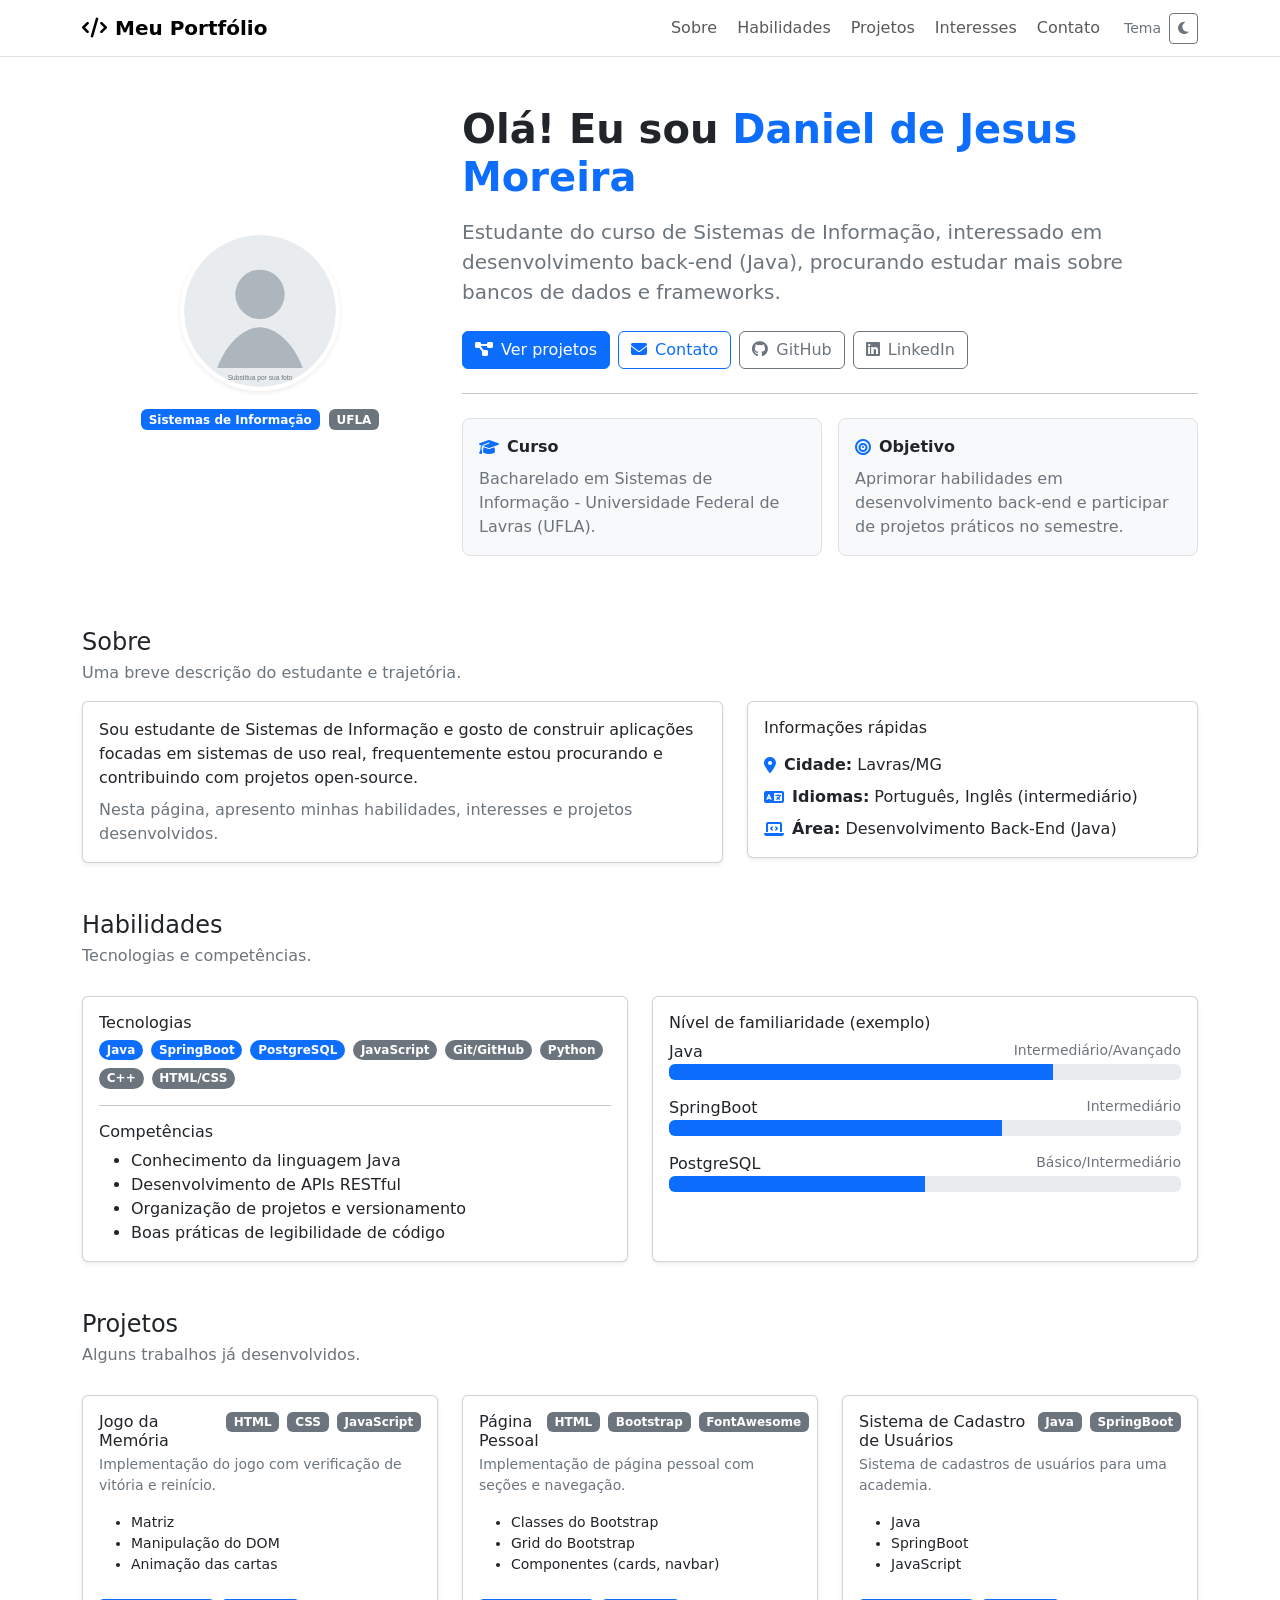
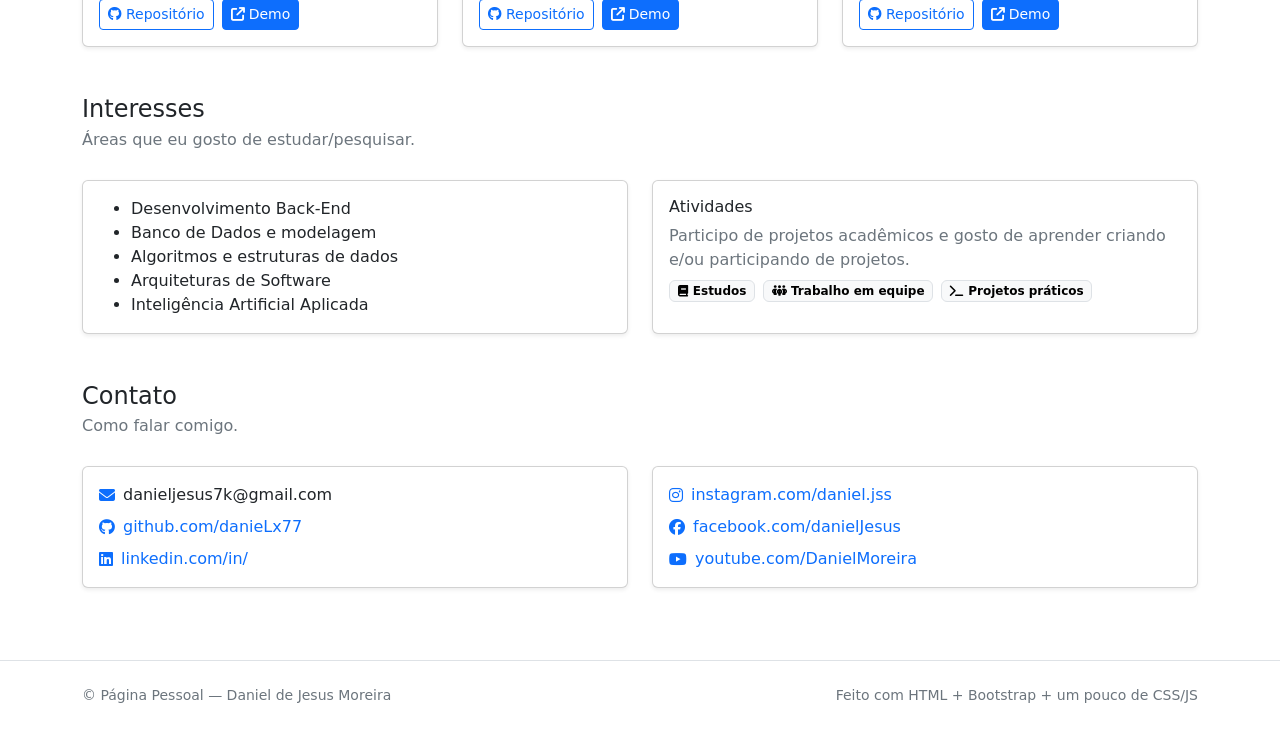
==== index.html @ a2bc538f "feat: adiciona pagina pessoal com bootstrap" ====
<!DOCTYPE html>
<html lang="pt-BR" data-bs-theme="light">
    <head>
        <meta charset="utf-8">
        <meta name="viewport" content="width=device-width, initial-scale=1.0">
        <title>Página Pessoal</title>

        <!-- Bootstrap 5 (CSS) -->
        <link href="https://cdn.jsdelivr.net/npm/bootstrap@5.3.3/dist/css/bootstrap.min.css" rel="stylesheet">

        <!-- Font Awesome (ícones) -->
        <link rel="stylesheet" href="https://cdnjs.cloudflare.com/ajax/libs/font-awesome/6.5.0/css/all.min.css">

        <!-- CSS do projeto (externo) -->
        <link rel="stylesheet" href="assets/css/styles.css">
    </head>
    <body class="bg-body">

        <!-- Navbar -->
<nav class="navbar navbar-expand-lg border-bottom bg-body sticky-top">
    <div class="container">
        <a class="navbar-brand fw-semibold" href="#top">
            <i class="fa-solid fa-code me-2"></i>Meu Portfólio
        </a>
        <button class="navbar-toggler" type="button" data-bs-toggle="collapse" data-bs-target="#navContent">
            <span class="navbar-toggler-icon"></span>
        </button>
        <div class="collapse navbar-collapse" id="navContent">
            <ul class="navbar-nav ms-auto gap-lg-1">
                <li class="nav-item"><a class="nav-link" href="#sobre">Sobre</a></li>
                <li class="nav-item"><a class="nav-link" href="#habilidades">Habilidades</a></li>
                <li class="nav-item"><a class="nav-link" href="#projetos">Projetos</a></li>
                <li class="nav-item"><a class="nav-link" href="#interesses">Interesses</a></li>
                <li class="nav-item"><a class="nav-link" href="#contato">Contato</a></li>
            </ul>
            <div class="ms-lg-3 d-flex align-items-center gap-2 py-2 py-lg-0">
                <span class="small text-secondary d-none d-lg-inline">Tema</span>
                <button id="themeToggle" class="btn btn-outline-secondary btn-sm" type="button">
                    <i class="fa-solid fa-moon"></i>
                </button>
            </div>
        </div>
    </div>
</nav>

<!-- Header / Informações Básicas -->
<header id="top" class="py-5">
    <div class="container">
        <div class="row align-items-center g-4">
            <div class="col-12 col-lg-4 text-center">
                <img class="profile-img shadow-sm" src="assets/img/foto.svg" alt="Foto de perfil">
                <div class="mt-3">
                    <span class="badge text-bg-primary me-1">Sistemas de Informação</span>
                    <span class="badge text-bg-secondary">UFLA</span>
                </div>
            </div>
            <div class="col-12 col-lg-8">
                <h1 class="display-6 fw-semibold mb-3">
                    Olá! Eu sou <span class="text-primary">Daniel de Jesus Moreira</span>
                </h1>
                <p class="lead text-secondary mb-4">
                    Estudante do curso de Sistemas de Informação, interessado em desenvolvimento back-end (Java), procurando estudar mais sobre bancos de dados e frameworks.
                </p>
                <div class="d-flex flex-wrap gap-2">
                    <a class="btn btn-primary" href="#projetos">
                        <i class="fa-solid fa-diagram-project me-2"></i>Ver projetos
                    </a>
                    <a class="btn btn-outline-primary" href="#contato">
                        <i class="fa-solid fa-envelope me-2"></i>Contato
                    </a>
                    <a class="btn btn-outline-secondary" href="https://github.com/danieLx77" target="_blank">
                        <i class="fa-brands fa-github me-2"></i>GitHub
                    </a>
                    <a class="btn btn-outline-secondary" href="https://www.linkedin.com/" target="_blank">
                        <i class="fa-brands fa-linkedin me-2"></i>LinkedIn
                    </a>
                </div>
                <hr class="my-4">
                <div class="row g-3">
                    <div class="col-12 col-md-6">
                        <div class="p-3 rounded-3 border bg-body-tertiary">
                            <div class="d-flex align-items-center gap-2 mb-2">
                                <i class="fa-solid fa-graduation-cap text-primary"></i>
                                <strong>Curso</strong>
                            </div>
                            <p class="mb-0 text-secondary">
                                Bacharelado em Sistemas de Informação - Universidade Federal de Lavras (UFLA).
                            </p>
                        </div>
                    </div>
                    <div class="col-12 col-md-6">
                        <div class="p-3 rounded-3 border bg-body-tertiary">
                            <div class="d-flex align-items-center gap-2 mb-2">
                                <i class="fa-solid fa-bullseye text-primary"></i>
                                <strong>Objetivo</strong>
                            </div>
                            <p class="mb-0 text-secondary">
                                Aprimorar habilidades em desenvolvimento back-end e participar de projetos práticos no semestre.
                            </p>
                        </div>
                    </div>
                </div>
            </div>
        </div>
    </div>
</header>
<main class="pb-5">
    <!-- Sobre -->
    <section id="sobre" class="py-4">
        <div class="container">
            <div class="mb-3">
                <h2 class="h4 mb-1">Sobre</h2>
                <p class="text-secondary mb-0">Uma breve descrição do estudante e trajetória.</p>
            </div>
            <div class="row g-4">
                <div class="col-12 col-lg-7">
                    <div class="card shadow-sm">
                        <div class="card-body">
                            <p class="mb-2">
                                Sou estudante de Sistemas de Informação e gosto de construir aplicações focadas em sistemas de uso real, frequentemente estou procurando e contribuindo com projetos open-source.
                            </p>
                            <p class="mb-0 text-secondary">
                                Nesta página, apresento minhas habilidades, interesses e projetos desenvolvidos.
                            </p>
                        </div>
                    </div>
                </div>
                <div class="col-12 col-lg-5">
                    <div class="card shadow-sm">
                        <div class="card-body">
                            <h3 class="h6 mb-3">Informações rápidas</h3>
                            <ul class="list-unstyled mb-0">
                                <li class="d-flex gap-2 mb-2">
                                    <i class="fa-solid fa-location-dot text-primary mt-1"></i>
                                    <div><strong>Cidade:</strong> Lavras/MG</div>
                                </li>
                                <li class="d-flex gap-2 align-items-start mb-2">
                                    <i class="fa-solid fa-language mt-1 text-primary"></i>
                                    <div><strong>Idiomas:</strong> Português, Inglês (intermediário)</div>
                                </li>
                                <li class="d-flex gap-2">
                                    <i class="fa-solid fa-laptop-code text-primary mt-1"></i>
                                    <div><strong>Área:</strong> Desenvolvimento Back-End (Java)</div>
                                </li>
                            </ul>
                        </div>
                    </div>
                </div>
            </div>
        </div>
    </section>
    <!-- Habilidades -->
<section id="habilidades" class="py-4">
    <div class="container">
        <div class="section-title">
            <h2 class="h4 mb-1">Habilidades</h2>
            <p class="text-secondary mb-0">Tecnologias e competências.</p>
        </div>
        <div class="row g-4 mt-1">
            <div class="col-12 col-lg-6">
                <div class="card shadow-sm h-100">
                    <div class="card-body">
                        <h3 class="h6">Tecnologias</h3>
                        <div class="d-flex flex-wrap gap-2">
                            <span class="badge rounded-pill text-bg-primary">Java</span>
                            <span class="badge rounded-pill text-bg-primary">SpringBoot</span>
                            <span class="badge rounded-pill text-bg-primary">PostgreSQL</span>
                            <span class="badge rounded-pill text-bg-secondary">JavaScript</span>
                            <span class="badge rounded-pill text-bg-secondary">Git/GitHub</span>
                            <span class="badge rounded-pill text-bg-secondary">Python</span>
                            <span class="badge rounded-pill text-bg-secondary">C++</span>
                            <span class="badge rounded-pill text-bg-secondary">HTML/CSS</span>
                        </div>
                        <hr>
                        <h3 class="h6">Competências</h3>
                        <ul class="mb-0">
                            <li>Conhecimento da linguagem Java</li>
                            <li>Desenvolvimento de APIs RESTful</li>
                            <li>Organização de projetos e versionamento</li>
                            <li>Boas práticas de legibilidade de código</li>
                        </ul>
                    </div>
                </div>
            </div>
            <div class="col-12 col-lg-6">
                <div class="card shadow-sm h-100">
                    <div class="card-body">
                        <h3 class="h6">Nível de familiaridade (exemplo)</h3>
                        <div class="mb-3">
                            <div class="d-flex justify-content-between">
                                <span>Java</span><span class="text-secondary small">Intermediário/Avançado</span>
                            </div>
                            <div class="progress" role="progressbar" aria-label="HTML" aria-valuenow="75" aria-valuemin="0" aria-valuemax="100">
                                <div class="progress-bar" style="width: 75%"></div>
                            </div>
                        </div>
                        <div class="mb-3">
                            <div class="d-flex justify-content-between">
                                <span>SpringBoot</span><span class="text-secondary small">Intermediário</span>
                            </div>
                            <div class="progress" role="progressbar" aria-label="CSS" aria-valuenow="65" aria-valuemin="0" aria-valuemax="100">
                                <div class="progress-bar" style="width: 65%"></div>
                            </div>
                        </div>
                        <div class="mb-0">
                            <div class="d-flex justify-content-between">
                                <span>PostgreSQL</span><span class="text-secondary small">Básico/Intermediário</span>
                            </div>
                            <div class="progress" role="progressbar" aria-label="JavaScript" aria-valuenow="50" aria-valuemin="0" aria-valuemax="100">
                                <div class="progress-bar" style="width: 50%"></div>
                            </div>
                        </div>
                    </div>
                </div>
            </div>
        </div>
    </div>
</section>
<!-- Projetos -->
<section id="projetos" class="py-4">
    <div class="container">
        <div class="section-title">
            <h2 class="h4 mb-1">Projetos</h2>
            <p class="text-secondary mb-0">Alguns trabalhos já desenvolvidos.</p>
        </div>
        <div class="row g-4 mt-1">
            <div class="col-12 col-md-6 col-lg-4">
                <div class="card shadow-sm h-100">
                    <div class="card-body d-flex flex-column">
                        <div class="d-flex align-items-start justify-content-between gap-2">
                            <h3 class="h6 mb-1">Jogo da Memória</h3>
                            <span class="badge text-bg-secondary">HTML</span>
                            <span class="badge text-bg-secondary">CSS</span>
                            <span class="badge text-bg-secondary">JavaScript</span>
                        </div>
                        <p class="text-secondary small">
                            Implementação do jogo com verificação de vitória e reinício.
                        </p>
                        <ul class="small mb-4">
                            <li>Matriz</li>
                            <li>Manipulação do DOM</li>
                            <li>Animação das cartas</li>
                        </ul>
                        <div class="mt-auto d-flex gap-2">
                            <a class="btn btn-sm btn-outline-primary" href="https://github.com/danieLx77/ProgWeb-UFLA" target="_blank" rel="noreferrer">
                                <i class="fa-brands fa-github me-1"></i>Repositório
                            </a>
                            <a class="btn btn-sm btn-primary" href="https://danielx77.github.io/ProgWeb-UFLA/" target="_blank" rel="noreferrer">
                                <i class="fa-solid fa-arrow-up-right-from-square me-1"></i>Demo
                            </a>
                        </div>
                    </div>
                </div>
            </div>
            <div class="col-12 col-md-6 col-lg-4">
                <div class="card shadow-sm h-100">
                    <div class="card-body d-flex flex-column">
                        <div class="d-flex align-items-start justify-content-between gap-2">
                            <h3 class="h6 mb-1">Página Pessoal</h3>
                            <span class="badge text-bg-secondary">HTML</span>
                            <span class="badge text-bg-secondary">Bootstrap</span>
                            <span class="badge text-bg-secondary">FontAwesome</span>
                        </div>
                        <p class="text-secondary small">
                            Implementação de página pessoal com seções e navegação.
                        </p>
                        <ul class="small mb-4">
                            <li>Classes do Bootstrap</li>
                            <li>Grid do Bootstrap</li>
                            <li>Componentes (cards, navbar)</li>
                        </ul>
                        <div class="mt-auto d-flex gap-2">
                            <a class="btn btn-sm btn-outline-primary" href="https://github.com/danieLx77/ProgWeb_2" target="_blank" rel="noreferrer">
                                <i class="fa-brands fa-github me-1"></i>Repositório
                            </a>
                            <a class="btn btn-sm btn-primary" href="#" target="_blank" rel="noreferrer">
                                <i class="fa-solid fa-arrow-up-right-from-square me-1"></i>Demo
                            </a>
                        </div>
                    </div>
                </div>
            </div>
            <div class="col-12 col-md-6 col-lg-4">
                <div class="card shadow-sm h-100">
                    <div class="card-body d-flex flex-column">
                        <div class="d-flex align-items-start justify-content-between gap-2">
                            <h3 class="h6 mb-1">Sistema de Cadastro de Usuários</h3>
                            <span class="badge text-bg-secondary">Java</span>
                            <span class="badge text-bg-secondary">SpringBoot</span>
                        </div>
                        <p class="text-secondary small">
                            Sistema de cadastros de usuários para uma academia.
                        </p>
                        <ul class="small mb-4">
                            <li>Java</li>
                            <li>SpringBoot</li>
                            <li>JavaScript</li>
                        </ul>
                        <div class="mt-auto d-flex gap-2">
                            <a class="btn btn-sm btn-outline-primary" href="#" target="_blank" rel="noreferrer">
                                <i class="fa-brands fa-github me-1"></i>Repositório
                            </a>
                            <a class="btn btn-sm btn-primary" href="#" target="_blank" rel="noreferrer">
                                <i class="fa-solid fa-arrow-up-right-from-square me-1"></i>Demo
                            </a>
                        </div>
                    </div>
                </div>
            </div>
        </div>
    </div>
</section>
<!-- Interesses -->
<section id="interesses" class="py-4">
    <div class="container">
        <div class="section-title">
            <h2 class="h4 mb-1">Interesses</h2>
            <p class="text-secondary mb-0">Áreas que eu gosto de estudar/pesquisar.</p>
        </div>
        <div class="row g-4 mt-1">
            <div class="col-12 col-lg-6">
                <div class="card shadow-sm h-100">
                    <div class="card-body">
                        <ul class="mb-0">
                        <li>Desenvolvimento Back-End</li>
                        <li>Banco de Dados e modelagem</li>
                        <li>Algoritmos e estruturas de dados</li>
                        <li>Arquiteturas de Software</li>
                        <li>Inteligência Artificial Aplicada</li>
                        </ul>
                    </div>
                </div>
            </div>
            <div class="col-12 col-lg-6">
                <div class="card shadow-sm h-100">
                    <div class="card-body">
                        <h3 class="h6">Atividades</h3>
                        <p class="text-secondary mb-2">
                            Participo de projetos acadêmicos e gosto de aprender criando e/ou participando de projetos.
                        </p>
                        <div class="d-flex flex-wrap gap-2">
                            <span class="badge text-bg-light border"><i class="fa-solid fa-book me-1"></i>Estudos</span>
                            <span class="badge text-bg-light border"><i class="fa-solid fa-people-group me-1"></i>Trabalho em equipe</span>
                            <span class="badge text-bg-light border"><i class="fa-solid fa-terminal me-1"></i>Projetos práticos</span>
                        </div>
                    </div>
                </div>
            </div>
        </div>
    </div>
</section>
<!-- Contato -->
<section id="contato" class="py-4">
    <div class="container">
        <div class="section-title">
            <h2 class="h4 mb-1">Contato</h2>
            <p class="text-secondary mb-0">Como falar comigo.</p>
        </div>
        <div class="row g-4 mt-1">
            <div class="col-12 col-lg-6">
                <div class="card shadow-sm">
                    <div class="card-body">
                        <ul class="list-unstyled mb-0">
                            <li class="d-flex gap-2 align-items-center mb-2">
                                <i class="fa-solid fa-envelope text-primary"></i>
                                <span>danieljesus7k@gmail.com</span>
                            </li>
                            <li class="d-flex gap-2 align-items-center mb-2">
                                <i class="fa-brands fa-github text-primary"></i>
                                <a class="link-underline link-underline-opacity-0" href="https://github.com/" target="_blank" rel="noreferrer">
                                    github.com/danieLx77
                                </a>
                            </li>
                            <li class="d-flex gap-2 align-items-center">
                                <i class="fa-brands fa-linkedin text-primary"></i>
                                <a class="link-underline link-underline-opacity-0" href="https://www.linkedin.com/" target="_blank" rel="noreferrer">
                                    linkedin.com/in/
                                </a>
                            </li>
                        </ul>
                    </div>
                </div>
            </div>
            <div class="col-12 col-lg-6">
                <div class="card shadow-sm">
                    <div class="card-body">
                        <ul class="list-unstyled mb-0">
                            <li class="d-flex gap-2 align-items-center mb-2">
                                <i class="fa-brands fa-instagram text-primary"></i>
                                <a class="link-underline link-underline-opacity-0" href="https://instagram.com/" target="_blank" rel="noreferrer">
                                    instagram.com/daniel.jss
                                </a>
                            </li>
                            <li class="d-flex gap-2 align-items-center mb-2">
                                <i class="fa-brands fa-facebook text-primary"></i>
                                <a class="link-underline link-underline-opacity-0" href="https://facebook.com/" target="_blank" rel="noreferrer">
                                    facebook.com/danielJesus
                                </a>
                            </li>
                            <li class="d-flex gap-2 align-items-center">
                                <i class="fa-brands fa-youtube text-primary"></i>
                                <a class="link-underline link-underline-opacity-0" href="https://www.youtube.com/" target="_blank" rel="noreferrer">
                                    youtube.com/DanielMoreira
                                </a>
                            </li>
                        </ul>
                    </div>
                </div>
            </div>
        </div>
    </div>
</section>
</main>
<!-- Rodapé da Página -->
<footer class="border-top py-4">
    <div class="container d-flex flex-column flex-md-row justify-content-between gap-2">
        <small class="text-secondary">© <span id="year"></span> Página Pessoal — Daniel de Jesus Moreira</small>
        <small class="text-secondary">Feito com HTML + Bootstrap + um pouco de CSS/JS</small>
    </div>
</footer>



        <!-- Bootstrap JS (necessário para navbar colapsável) -->
        <script src="https://cdn.jsdelivr.net/npm/bootstrap@5.3.3/dist/js/bootstrap.bundle.min.js"></script>

        <!-- JS do projeto -->
        <script src="assets/js/script.js"></script>
    </body>
</html>
---- assets/css/styles.css ----
/* Ajusta tamanho da imagem de perfil */
.profile-img {
    width: 160px;
    height: 160px;
    border-radius: 999px;
    border: 4px solid rgba(255, 255, 255, 0.7);
}

/* Melhorar espaçamento do âncora/título (por causa da navbar fixa) */
section {
    scroll-margin-top: 90px;
}
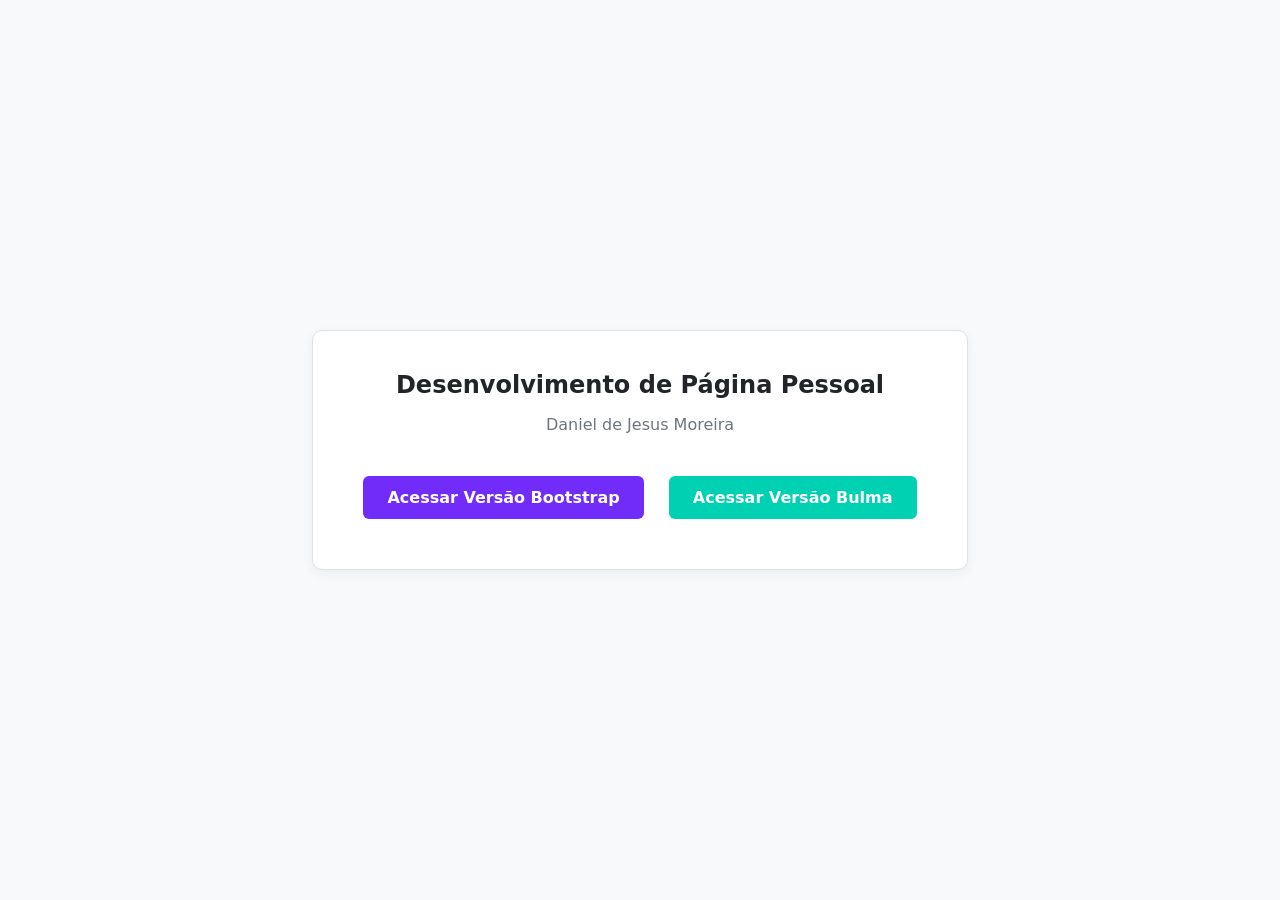
==== commit a9dca487: "feat: adiciona pagina de navegacao entre os projetos" ====
--- a/index.html
+++ b/index.html
@@ -1,430 +1,52 @@
 <!DOCTYPE html>
-<html lang="pt-BR" data-bs-theme="light">
-    <head>
-        <meta charset="utf-8">
-        <meta name="viewport" content="width=device-width, initial-scale=1.0">
-        <title>Página Pessoal</title>
-
-        <!-- Bootstrap 5 (CSS) -->
-        <link href="https://cdn.jsdelivr.net/npm/bootstrap@5.3.3/dist/css/bootstrap.min.css" rel="stylesheet">
-
-        <!-- Font Awesome (ícones) -->
-        <link rel="stylesheet" href="https://cdnjs.cloudflare.com/ajax/libs/font-awesome/6.5.0/css/all.min.css">
-
-        <!-- CSS do projeto (externo) -->
-        <link rel="stylesheet" href="assets/css/styles.css">
-    </head>
-    <body class="bg-body">
-
-        <!-- Navbar -->
-<nav class="navbar navbar-expand-lg border-bottom bg-body sticky-top">
+<html lang="pt-BR">
+<head>
+    <meta charset="UTF-8">
+    <meta name="viewport" content="width=device-width, initial-scale=1.0">
+    <title>Trabalho Prático 2 - GAC116</title>
+    <style>
+        body { 
+            font-family: system-ui, -apple-system, sans-serif; 
+            display: flex; 
+            flex-direction: column; 
+            align-items: center; 
+            justify-content: center; 
+            height: 100vh; 
+            background-color: #f8f9fa; 
+            margin: 0; 
+        }
+        .container { 
+            background: white; 
+            padding: 2.5rem; 
+            border-radius: 10px; 
+            box-shadow: 0 4px 12px rgba(0,0,0,0.05); 
+            text-align: center; 
+            border: 1px solid #dee2e6;
+        }
+        .btn { 
+            display: inline-block; 
+            margin: 10px; 
+            padding: 12px 24px; 
+            text-decoration: none; 
+            color: white; 
+            border-radius: 6px; 
+            font-weight: 600;
+            transition: opacity 0.2s;
+        }
+        .btn:hover { opacity: 0.9; }
+        .btn-bootstrap { background-color: #712cf9; } /* Roxo do Bootstrap */
+        .btn-bulma { background-color: #00d1b2; } /* Verde do Bulma */
+    </style>
+</head>
+<body>
     <div class="container">
-        <a class="navbar-brand fw-semibold" href="#top">
-            <i class="fa-solid fa-code me-2"></i>Meu Portfólio
-        </a>
-        <button class="navbar-toggler" type="button" data-bs-toggle="collapse" data-bs-target="#navContent">
-            <span class="navbar-toggler-icon"></span>
-        </button>
-        <div class="collapse navbar-collapse" id="navContent">
-            <ul class="navbar-nav ms-auto gap-lg-1">
-                <li class="nav-item"><a class="nav-link" href="#sobre">Sobre</a></li>
-                <li class="nav-item"><a class="nav-link" href="#habilidades">Habilidades</a></li>
-                <li class="nav-item"><a class="nav-link" href="#projetos">Projetos</a></li>
-                <li class="nav-item"><a class="nav-link" href="#interesses">Interesses</a></li>
-                <li class="nav-item"><a class="nav-link" href="#contato">Contato</a></li>
-            </ul>
-            <div class="ms-lg-3 d-flex align-items-center gap-2 py-2 py-lg-0">
-                <span class="small text-secondary d-none d-lg-inline">Tema</span>
-                <button id="themeToggle" class="btn btn-outline-secondary btn-sm" type="button">
-                    <i class="fa-solid fa-moon"></i>
-                </button>
-            </div>
+        <h1 style="margin-top: 0; font-size: 1.5rem; color: #212529;">Desenvolvimento de Página Pessoal</h1>
+        <p style="color: #6c757d; margin-bottom: 2rem;">Daniel de Jesus Moreira</p>
+        
+        <div>
+            <a href="versao-bootstrap/index.html" class="btn btn-bootstrap">Acessar Versão Bootstrap</a>
+            <a href="versao-alternativa/index.html" class="btn btn-bulma">Acessar Versão Bulma</a>
         </div>
     </div>
-</nav>
-
-<!-- Header / Informações Básicas -->
-<header id="top" class="py-5">
-    <div class="container">
-        <div class="row align-items-center g-4">
-            <div class="col-12 col-lg-4 text-center">
-                <img class="profile-img shadow-sm" src="assets/img/foto.svg" alt="Foto de perfil">
-                <div class="mt-3">
-                    <span class="badge text-bg-primary me-1">Sistemas de Informação</span>
-                    <span class="badge text-bg-secondary">UFLA</span>
-                </div>
-            </div>
-            <div class="col-12 col-lg-8">
-                <h1 class="display-6 fw-semibold mb-3">
-                    Olá! Eu sou <span class="text-primary">Daniel de Jesus Moreira</span>
-                </h1>
-                <p class="lead text-secondary mb-4">
-                    Estudante do curso de Sistemas de Informação, interessado em desenvolvimento back-end (Java), procurando estudar mais sobre bancos de dados e frameworks.
-                </p>
-                <div class="d-flex flex-wrap gap-2">
-                    <a class="btn btn-primary" href="#projetos">
-                        <i class="fa-solid fa-diagram-project me-2"></i>Ver projetos
-                    </a>
-                    <a class="btn btn-outline-primary" href="#contato">
-                        <i class="fa-solid fa-envelope me-2"></i>Contato
-                    </a>
-                    <a class="btn btn-outline-secondary" href="https://github.com/danieLx77" target="_blank">
-                        <i class="fa-brands fa-github me-2"></i>GitHub
-                    </a>
-                    <a class="btn btn-outline-secondary" href="https://www.linkedin.com/" target="_blank">
-                        <i class="fa-brands fa-linkedin me-2"></i>LinkedIn
-                    </a>
-                </div>
-                <hr class="my-4">
-                <div class="row g-3">
-                    <div class="col-12 col-md-6">
-                        <div class="p-3 rounded-3 border bg-body-tertiary">
-                            <div class="d-flex align-items-center gap-2 mb-2">
-                                <i class="fa-solid fa-graduation-cap text-primary"></i>
-                                <strong>Curso</strong>
-                            </div>
-                            <p class="mb-0 text-secondary">
-                                Bacharelado em Sistemas de Informação - Universidade Federal de Lavras (UFLA).
-                            </p>
-                        </div>
-                    </div>
-                    <div class="col-12 col-md-6">
-                        <div class="p-3 rounded-3 border bg-body-tertiary">
-                            <div class="d-flex align-items-center gap-2 mb-2">
-                                <i class="fa-solid fa-bullseye text-primary"></i>
-                                <strong>Objetivo</strong>
-                            </div>
-                            <p class="mb-0 text-secondary">
-                                Aprimorar habilidades em desenvolvimento back-end e participar de projetos práticos no semestre.
-                            </p>
-                        </div>
-                    </div>
-                </div>
-            </div>
-        </div>
-    </div>
-</header>
-<main class="pb-5">
-    <!-- Sobre -->
-    <section id="sobre" class="py-4">
-        <div class="container">
-            <div class="mb-3">
-                <h2 class="h4 mb-1">Sobre</h2>
-                <p class="text-secondary mb-0">Uma breve descrição do estudante e trajetória.</p>
-            </div>
-            <div class="row g-4">
-                <div class="col-12 col-lg-7">
-                    <div class="card shadow-sm">
-                        <div class="card-body">
-                            <p class="mb-2">
-                                Sou estudante de Sistemas de Informação e gosto de construir aplicações focadas em sistemas de uso real, frequentemente estou procurando e contribuindo com projetos open-source.
-                            </p>
-                            <p class="mb-0 text-secondary">
-                                Nesta página, apresento minhas habilidades, interesses e projetos desenvolvidos.
-                            </p>
-                        </div>
-                    </div>
-                </div>
-                <div class="col-12 col-lg-5">
-                    <div class="card shadow-sm">
-                        <div class="card-body">
-                            <h3 class="h6 mb-3">Informações rápidas</h3>
-                            <ul class="list-unstyled mb-0">
-                                <li class="d-flex gap-2 mb-2">
-                                    <i class="fa-solid fa-location-dot text-primary mt-1"></i>
-                                    <div><strong>Cidade:</strong> Lavras/MG</div>
-                                </li>
-                                <li class="d-flex gap-2 align-items-start mb-2">
-                                    <i class="fa-solid fa-language mt-1 text-primary"></i>
-                                    <div><strong>Idiomas:</strong> Português, Inglês (intermediário)</div>
-                                </li>
-                                <li class="d-flex gap-2">
-                                    <i class="fa-solid fa-laptop-code text-primary mt-1"></i>
-                                    <div><strong>Área:</strong> Desenvolvimento Back-End (Java)</div>
-                                </li>
-                            </ul>
-                        </div>
-                    </div>
-                </div>
-            </div>
-        </div>
-    </section>
-    <!-- Habilidades -->
-<section id="habilidades" class="py-4">
-    <div class="container">
-        <div class="section-title">
-            <h2 class="h4 mb-1">Habilidades</h2>
-            <p class="text-secondary mb-0">Tecnologias e competências.</p>
-        </div>
-        <div class="row g-4 mt-1">
-            <div class="col-12 col-lg-6">
-                <div class="card shadow-sm h-100">
-                    <div class="card-body">
-                        <h3 class="h6">Tecnologias</h3>
-                        <div class="d-flex flex-wrap gap-2">
-                            <span class="badge rounded-pill text-bg-primary">Java</span>
-                            <span class="badge rounded-pill text-bg-primary">SpringBoot</span>
-                            <span class="badge rounded-pill text-bg-primary">PostgreSQL</span>
-                            <span class="badge rounded-pill text-bg-secondary">JavaScript</span>
-                            <span class="badge rounded-pill text-bg-secondary">Git/GitHub</span>
-                            <span class="badge rounded-pill text-bg-secondary">Python</span>
-                            <span class="badge rounded-pill text-bg-secondary">C++</span>
-                            <span class="badge rounded-pill text-bg-secondary">HTML/CSS</span>
-                        </div>
-                        <hr>
-                        <h3 class="h6">Competências</h3>
-                        <ul class="mb-0">
-                            <li>Conhecimento da linguagem Java</li>
-                            <li>Desenvolvimento de APIs RESTful</li>
-                            <li>Organização de projetos e versionamento</li>
-                            <li>Boas práticas de legibilidade de código</li>
-                        </ul>
-                    </div>
-                </div>
-            </div>
-            <div class="col-12 col-lg-6">
-                <div class="card shadow-sm h-100">
-                    <div class="card-body">
-                        <h3 class="h6">Nível de familiaridade (exemplo)</h3>
-                        <div class="mb-3">
-                            <div class="d-flex justify-content-between">
-                                <span>Java</span><span class="text-secondary small">Intermediário/Avançado</span>
-                            </div>
-                            <div class="progress" role="progressbar" aria-label="HTML" aria-valuenow="75" aria-valuemin="0" aria-valuemax="100">
-                                <div class="progress-bar" style="width: 75%"></div>
-                            </div>
-                        </div>
-                        <div class="mb-3">
-                            <div class="d-flex justify-content-between">
-                                <span>SpringBoot</span><span class="text-secondary small">Intermediário</span>
-                            </div>
-                            <div class="progress" role="progressbar" aria-label="CSS" aria-valuenow="65" aria-valuemin="0" aria-valuemax="100">
-                                <div class="progress-bar" style="width: 65%"></div>
-                            </div>
-                        </div>
-                        <div class="mb-0">
-                            <div class="d-flex justify-content-between">
-                                <span>PostgreSQL</span><span class="text-secondary small">Básico/Intermediário</span>
-                            </div>
-                            <div class="progress" role="progressbar" aria-label="JavaScript" aria-valuenow="50" aria-valuemin="0" aria-valuemax="100">
-                                <div class="progress-bar" style="width: 50%"></div>
-                            </div>
-                        </div>
-                    </div>
-                </div>
-            </div>
-        </div>
-    </div>
-</section>
-<!-- Projetos -->
-<section id="projetos" class="py-4">
-    <div class="container">
-        <div class="section-title">
-            <h2 class="h4 mb-1">Projetos</h2>
-            <p class="text-secondary mb-0">Alguns trabalhos já desenvolvidos.</p>
-        </div>
-        <div class="row g-4 mt-1">
-            <div class="col-12 col-md-6 col-lg-4">
-                <div class="card shadow-sm h-100">
-                    <div class="card-body d-flex flex-column">
-                        <div class="d-flex align-items-start justify-content-between gap-2">
-                            <h3 class="h6 mb-1">Jogo da Memória</h3>
-                            <span class="badge text-bg-secondary">HTML</span>
-                            <span class="badge text-bg-secondary">CSS</span>
-                            <span class="badge text-bg-secondary">JavaScript</span>
-                        </div>
-                        <p class="text-secondary small">
-                            Implementação do jogo com verificação de vitória e reinício.
-                        </p>
-                        <ul class="small mb-4">
-                            <li>Matriz</li>
-                            <li>Manipulação do DOM</li>
-                            <li>Animação das cartas</li>
-                        </ul>
-                        <div class="mt-auto d-flex gap-2">
-                            <a class="btn btn-sm btn-outline-primary" href="https://github.com/danieLx77/ProgWeb-UFLA" target="_blank" rel="noreferrer">
-                                <i class="fa-brands fa-github me-1"></i>Repositório
-                            </a>
-                            <a class="btn btn-sm btn-primary" href="https://danielx77.github.io/ProgWeb-UFLA/" target="_blank" rel="noreferrer">
-                                <i class="fa-solid fa-arrow-up-right-from-square me-1"></i>Demo
-                            </a>
-                        </div>
-                    </div>
-                </div>
-            </div>
-            <div class="col-12 col-md-6 col-lg-4">
-                <div class="card shadow-sm h-100">
-                    <div class="card-body d-flex flex-column">
-                        <div class="d-flex align-items-start justify-content-between gap-2">
-                            <h3 class="h6 mb-1">Página Pessoal</h3>
-                            <span class="badge text-bg-secondary">HTML</span>
-                            <span class="badge text-bg-secondary">Bootstrap</span>
-                            <span class="badge text-bg-secondary">FontAwesome</span>
-                        </div>
-                        <p class="text-secondary small">
-                            Implementação de página pessoal com seções e navegação.
-                        </p>
-                        <ul class="small mb-4">
-                            <li>Classes do Bootstrap</li>
-                            <li>Grid do Bootstrap</li>
-                            <li>Componentes (cards, navbar)</li>
-                        </ul>
-                        <div class="mt-auto d-flex gap-2">
-                            <a class="btn btn-sm btn-outline-primary" href="https://github.com/danieLx77/ProgWeb_2" target="_blank" rel="noreferrer">
-                                <i class="fa-brands fa-github me-1"></i>Repositório
-                            </a>
-                            <a class="btn btn-sm btn-primary" href="#" target="_blank" rel="noreferrer">
-                                <i class="fa-solid fa-arrow-up-right-from-square me-1"></i>Demo
-                            </a>
-                        </div>
-                    </div>
-                </div>
-            </div>
-            <div class="col-12 col-md-6 col-lg-4">
-                <div class="card shadow-sm h-100">
-                    <div class="card-body d-flex flex-column">
-                        <div class="d-flex align-items-start justify-content-between gap-2">
-                            <h3 class="h6 mb-1">Sistema de Cadastro de Usuários</h3>
-                            <span class="badge text-bg-secondary">Java</span>
-                            <span class="badge text-bg-secondary">SpringBoot</span>
-                        </div>
-                        <p class="text-secondary small">
-                            Sistema de cadastros de usuários para uma academia.
-                        </p>
-                        <ul class="small mb-4">
-                            <li>Java</li>
-                            <li>SpringBoot</li>
-                            <li>JavaScript</li>
-                        </ul>
-                        <div class="mt-auto d-flex gap-2">
-                            <a class="btn btn-sm btn-outline-primary" href="#" target="_blank" rel="noreferrer">
-                                <i class="fa-brands fa-github me-1"></i>Repositório
-                            </a>
-                            <a class="btn btn-sm btn-primary" href="#" target="_blank" rel="noreferrer">
-                                <i class="fa-solid fa-arrow-up-right-from-square me-1"></i>Demo
-                            </a>
-                        </div>
-                    </div>
-                </div>
-            </div>
-        </div>
-    </div>
-</section>
-<!-- Interesses -->
-<section id="interesses" class="py-4">
-    <div class="container">
-        <div class="section-title">
-            <h2 class="h4 mb-1">Interesses</h2>
-            <p class="text-secondary mb-0">Áreas que eu gosto de estudar/pesquisar.</p>
-        </div>
-        <div class="row g-4 mt-1">
-            <div class="col-12 col-lg-6">
-                <div class="card shadow-sm h-100">
-                    <div class="card-body">
-                        <ul class="mb-0">
-                        <li>Desenvolvimento Back-End</li>
-                        <li>Banco de Dados e modelagem</li>
-                        <li>Algoritmos e estruturas de dados</li>
-                        <li>Arquiteturas de Software</li>
-                        <li>Inteligência Artificial Aplicada</li>
-                        </ul>
-                    </div>
-                </div>
-            </div>
-            <div class="col-12 col-lg-6">
-                <div class="card shadow-sm h-100">
-                    <div class="card-body">
-                        <h3 class="h6">Atividades</h3>
-                        <p class="text-secondary mb-2">
-                            Participo de projetos acadêmicos e gosto de aprender criando e/ou participando de projetos.
-                        </p>
-                        <div class="d-flex flex-wrap gap-2">
-                            <span class="badge text-bg-light border"><i class="fa-solid fa-book me-1"></i>Estudos</span>
-                            <span class="badge text-bg-light border"><i class="fa-solid fa-people-group me-1"></i>Trabalho em equipe</span>
-                            <span class="badge text-bg-light border"><i class="fa-solid fa-terminal me-1"></i>Projetos práticos</span>
-                        </div>
-                    </div>
-                </div>
-            </div>
-        </div>
-    </div>
-</section>
-<!-- Contato -->
-<section id="contato" class="py-4">
-    <div class="container">
-        <div class="section-title">
-            <h2 class="h4 mb-1">Contato</h2>
-            <p class="text-secondary mb-0">Como falar comigo.</p>
-        </div>
-        <div class="row g-4 mt-1">
-            <div class="col-12 col-lg-6">
-                <div class="card shadow-sm">
-                    <div class="card-body">
-                        <ul class="list-unstyled mb-0">
-                            <li class="d-flex gap-2 align-items-center mb-2">
-                                <i class="fa-solid fa-envelope text-primary"></i>
-                                <span>danieljesus7k@gmail.com</span>
-                            </li>
-                            <li class="d-flex gap-2 align-items-center mb-2">
-                                <i class="fa-brands fa-github text-primary"></i>
-                                <a class="link-underline link-underline-opacity-0" href="https://github.com/" target="_blank" rel="noreferrer">
-                                    github.com/danieLx77
-                                </a>
-                            </li>
-                            <li class="d-flex gap-2 align-items-center">
-                                <i class="fa-brands fa-linkedin text-primary"></i>
-                                <a class="link-underline link-underline-opacity-0" href="https://www.linkedin.com/" target="_blank" rel="noreferrer">
-                                    linkedin.com/in/
-                                </a>
-                            </li>
-                        </ul>
-                    </div>
-                </div>
-            </div>
-            <div class="col-12 col-lg-6">
-                <div class="card shadow-sm">
-                    <div class="card-body">
-                        <ul class="list-unstyled mb-0">
-                            <li class="d-flex gap-2 align-items-center mb-2">
-                                <i class="fa-brands fa-instagram text-primary"></i>
-                                <a class="link-underline link-underline-opacity-0" href="https://instagram.com/" target="_blank" rel="noreferrer">
-                                    instagram.com/daniel.jss
-                                </a>
-                            </li>
-                            <li class="d-flex gap-2 align-items-center mb-2">
-                                <i class="fa-brands fa-facebook text-primary"></i>
-                                <a class="link-underline link-underline-opacity-0" href="https://facebook.com/" target="_blank" rel="noreferrer">
-                                    facebook.com/danielJesus
-                                </a>
-                            </li>
-                            <li class="d-flex gap-2 align-items-center">
-                                <i class="fa-brands fa-youtube text-primary"></i>
-                                <a class="link-underline link-underline-opacity-0" href="https://www.youtube.com/" target="_blank" rel="noreferrer">
-                                    youtube.com/DanielMoreira
-                                </a>
-                            </li>
-                        </ul>
-                    </div>
-                </div>
-            </div>
-        </div>
-    </div>
-</section>
-</main>
-<!-- Rodapé da Página -->
-<footer class="border-top py-4">
-    <div class="container d-flex flex-column flex-md-row justify-content-between gap-2">
-        <small class="text-secondary">© <span id="year"></span> Página Pessoal — Daniel de Jesus Moreira</small>
-        <small class="text-secondary">Feito com HTML + Bootstrap + um pouco de CSS/JS</small>
-    </div>
-</footer>
-
-
-
-        <!-- Bootstrap JS (necessário para navbar colapsável) -->
-        <script src="https://cdn.jsdelivr.net/npm/bootstrap@5.3.3/dist/js/bootstrap.bundle.min.js"></script>
-
-        <!-- JS do projeto -->
-        <script src="assets/js/script.js"></script>
-    </body>
+</body>
 </html>
